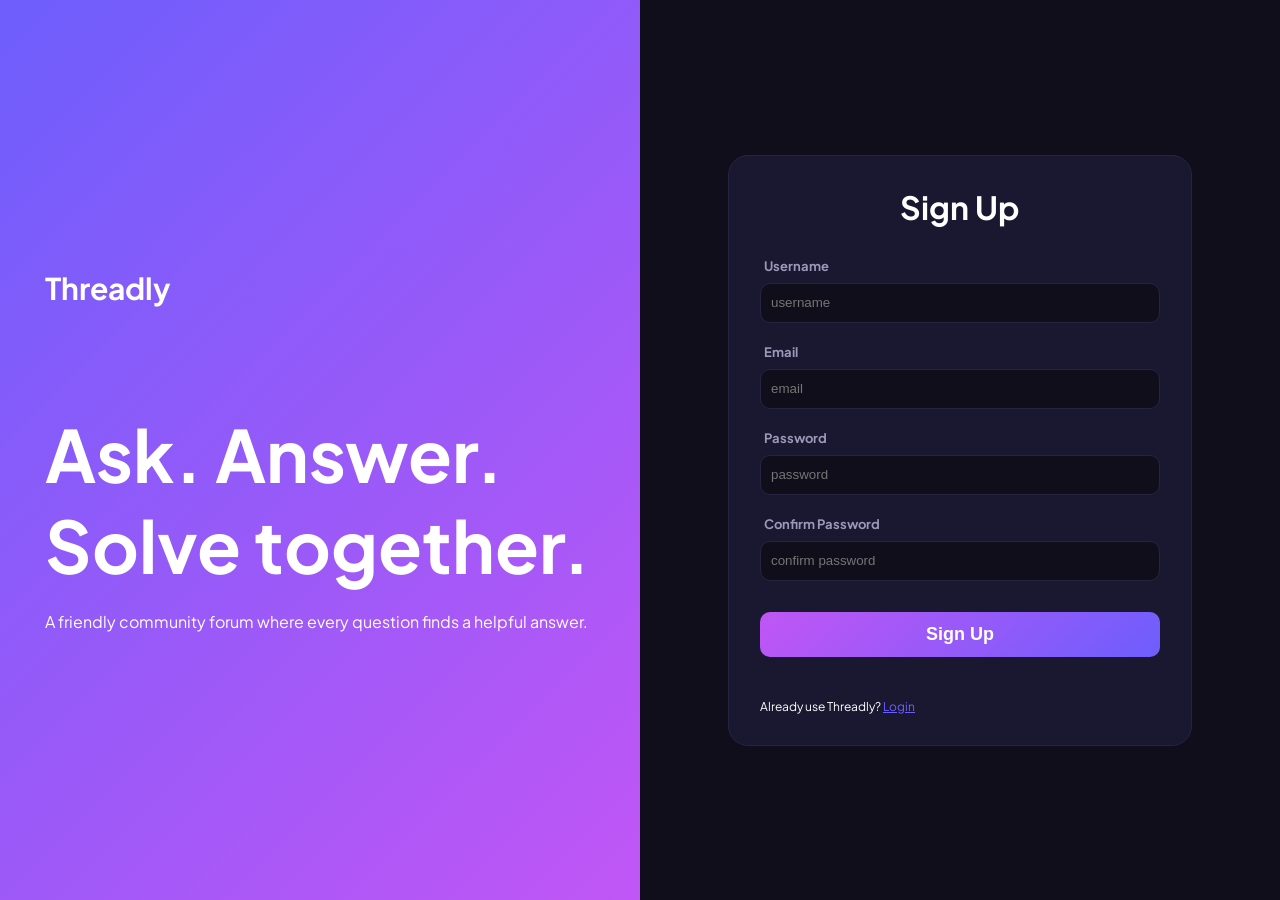
==== signup.html @ 234a8d53 "added signup.html" ====
<html>
    <head>
        <title>Threadly Sign Up</title>
        <link href="https://fonts.googleapis.com/css2?family=Plus+Jakarta+Sans:wght@400;500;600;700;800&display=swap" rel="stylesheet">
        <link rel = "stylesheet" type = "text/css" href = "/css/styles.css">
    </head>
    <body>
        <form name = "formLogin" action = "" method = "post">
            <table id = "layout">
                <tr>
                    <td class = "login-info">
                        <table>
                            <tr>
                                <td class = "name">Threadly</td>
                            </tr>
                            <tr>
                                <td class = "motto">Ask. Answer. <br>Solve together.</td>
                            </tr>
                            <tr>
                                <td id = "description">A friendly community forum where every question finds a helpful answer.</td>
                            </tr>
                        </table>
                    </td>
                
                    <td class = "login-details-background">
                        <table class = "login-details">
                            <tr>
                                <td class = "login-title">Sign Up</td>
                            </tr>
                            <tr>
                                <td class = "input-names">Username</td>
                            </tr>
                            <tr>
                                <td class = "input-cells"><input type = "text" placeholder = "username" name = "username" class = "textbox"></td>
                            </tr>
                            <tr>
                                <td class = "input-names">Email</td>
                            </tr>
                            <tr>
                                <td class = "input-cells"><input type = "text" placeholder = "email" name = "email" class = "textbox"></td>
                            </tr>
                            <tr>
                                <td class = "input-names">Password</td>
                            </tr>
                            <tr>
                                <td class = "input-cells"><input type = "text" placeholder = "password" name = "password" class = "textbox"></td>
                            </tr>
                             <tr>
                                <td class = "input-names">Confirm Password</td>
                            </tr>
                            <tr>
                                <td class = "input-cells"><input type = "text" placeholder = "confirm password" name = confirm_password" class = "textbox"></td>
                            </tr>
                            <tr>
                                <td><input type = "submit" value = "Sign Up" class = "login-button"></td>
                            </tr>
                           
                            <tr>
                                <td class = "switch-login">Already use Threadly? <a href = "index.html" class = "switch-link">Login</a></td>
                            </tr>
                        </table>
                    </td>
                </tr>
            </table>
        </form>
    </body>

</html>
---- css/styles.css ----
#layout
{
    padding: 0;
    height: 100%;
    width: 100%;
}
.login-info
{
    background : linear-gradient(135deg, #6d5efc, #c056f5);
    width: 50%;
    padding-left: 15px;
    padding-right: 15px;
}
.login-details-background
{
    background-color: #0f0e1a;
    width: 50%;
}
.login-details
{
    height: 410px;
    width: 410px;
    border-radius: 20px;
    border : 1.5px solid;
    border-color: #262541;
    color : white;
    margin: auto;
    background-color: #191830;
    padding: 30px;
}
.login-title
{
    text-align: center;
    font-size: 32px;
    font-weight: bold;
    padding-bottom: 30px;
}
.input-names
{
    height: 0px;
    font-size: 13px;
    font-weight: bold;
    color: #9b99b8 ;
    padding-left: 5px;
}
.input-cells
{
    height: 0px;
    padding-bottom: 20px;
    padding-top: 8px;
}
.textbox
{
    width: 400px;
    height: 40px;
    border-radius: 10px;
    border: 1px solid;
    border-color: #262541;
    padding: 10px;
    background-color: #0f0e1a;
    color: white;
}
.textbox:focus /*when textbox is clicked*/
{
    outline: 2px solid #6d5efc;
}
.login-button /*will also used as sign-up button*/
{
    background : linear-gradient(135deg, #c056f5, #6d5efc );
    width: 400px;
    height: 45px;
    border-radius: 10px;
    border: 0px solid;
    
    margin-bottom: 40px;
    margin-top: 10px;
    color: white;
    font-size: 18px;
    font-weight: bold;
}
.login-button:hover
{
    background : linear-gradient(135deg, #6d5efc , #c056f5);

}
.switch-login
{
    font-size: 12px;
}
.switch-link
{
    color: #6d5efc;
    text-shadow: bold;
}
.name
{
    padding-left: 30px;
    padding-bottom: 100px;
    
    font-size: 30px;
    font-weight: bold;
    color: white;
}
.motto
{
    
    color: white;
    font-weight: bold;
    font-size: 72px;
    padding-bottom: 20px;
    padding-left: 30px;
    
}
#description
{
    font-size: 16px;
    color: white;
    padding-left: 30px;
}
body
{
    margin: auto;
    padding: 0;
    height: 100%;
    width: 100%;
    font-family: Plus Jakarta Sans;
}

table 
{
    border-spacing: 0;
}
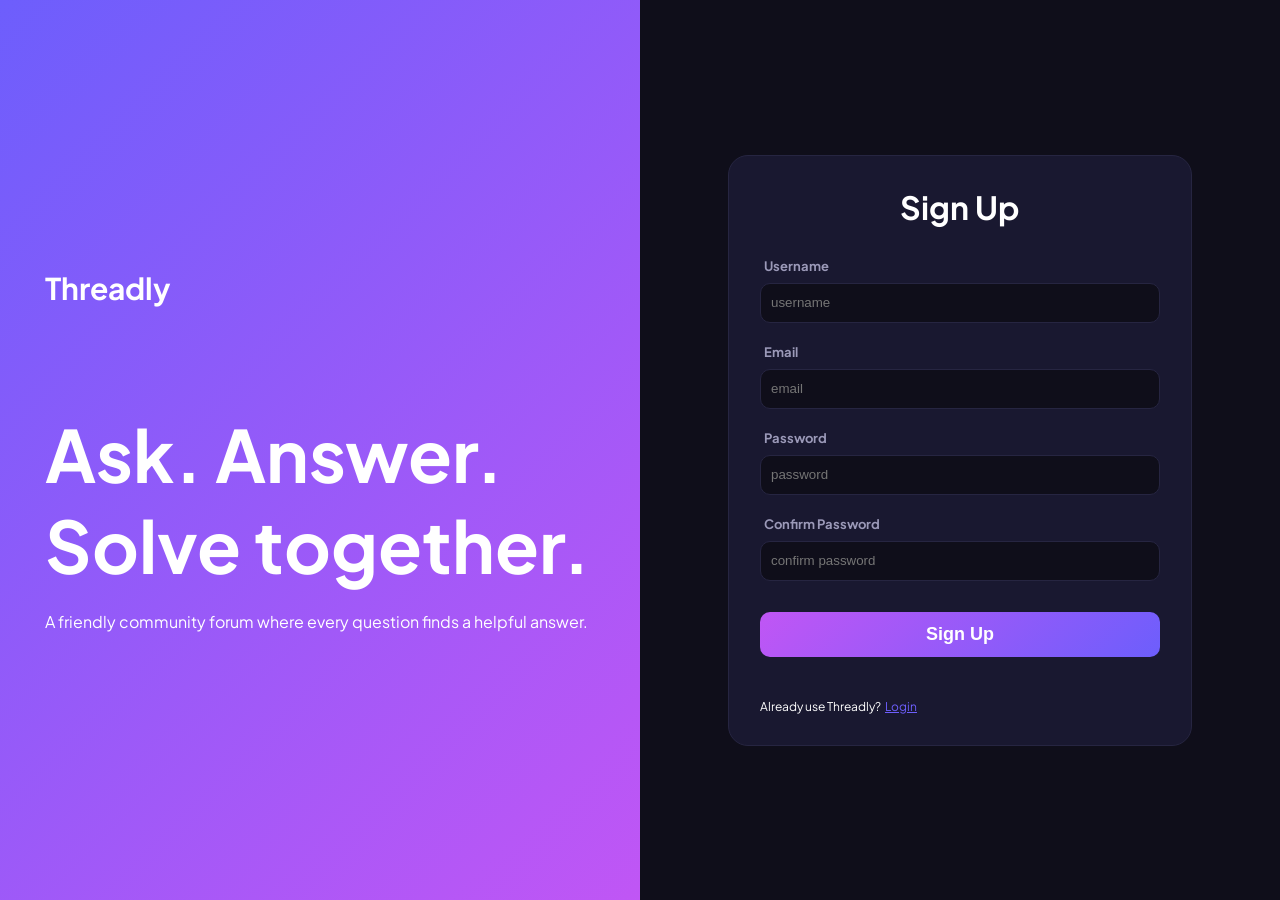
==== commit 3a9baff0: "added connection, register and checkcredetials" ====
--- a/signup.html
+++ b/signup.html
@@ -2,10 +2,10 @@
     <head>
         <title>Threadly Sign Up</title>
         <link href="https://fonts.googleapis.com/css2?family=Plus+Jakarta+Sans:wght@400;500;600;700;800&display=swap" rel="stylesheet">
-        <link rel = "stylesheet" type = "text/css" href = "/css/styles.css">
+        <link rel = "stylesheet" type = "text/css" href = "css/styles.css">
     </head>
     <body>
-        <form name = "formLogin" action = "" method = "post">
+        <form name = "formLogin" action = "register.php" method = "post">
             <table id = "layout">
                 <tr>
                     <td class = "login-info">
@@ -56,7 +56,7 @@
                             </tr>
                            
                             <tr>
-                                <td class = "switch-login">Already use Threadly? <a href = "index.html" class = "switch-link">Login</a></td>
+                                <td class = "switch-login">Already use Threadly?&nbsp;&nbsp;<a href = "index.html" class = "switch-link">Login</a></td>
                             </tr>
                         </table>
                     </td>
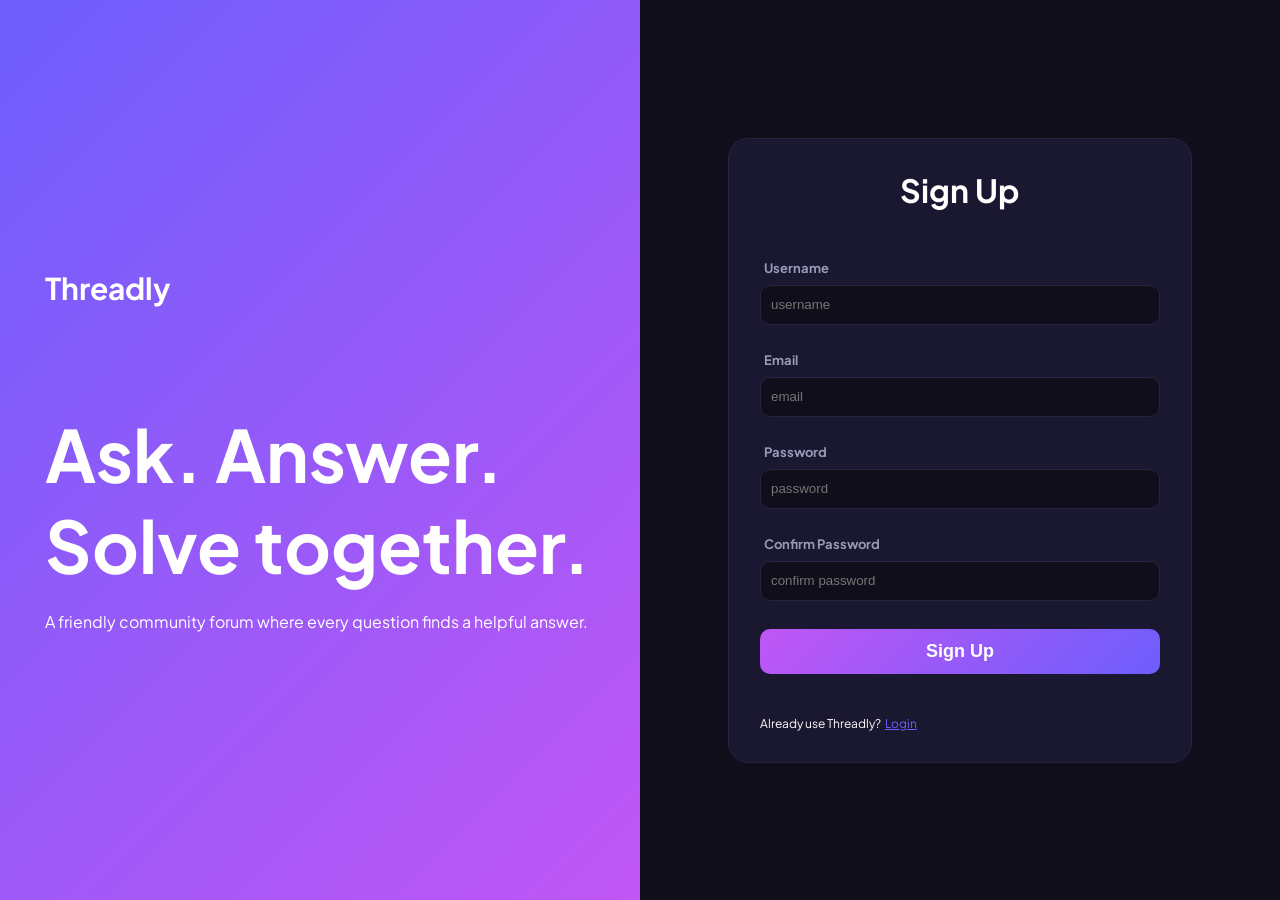
==== commit 9159302c: "added validations" ====
--- a/signup.html
+++ b/signup.html
@@ -3,9 +3,11 @@
         <title>Threadly Sign Up</title>
         <link href="https://fonts.googleapis.com/css2?family=Plus+Jakarta+Sans:wght@400;500;600;700;800&display=swap" rel="stylesheet">
         <link rel = "stylesheet" type = "text/css" href = "css/styles.css">
+        <script type = "text/javascript" src = "js/registererrors.js" defer></script>
+        <script type = "text/javascript" src = "js/validatesignup.js" defer></script>
     </head>
     <body>
-        <form name = "formLogin" action = "register.php" method = "post">
+        <form name = "formSignUp" action = "register.php" method = "post">
             <table id = "layout">
                 <tr>
                     <td class = "login-info">
@@ -34,10 +36,16 @@
                                 <td class = "input-cells"><input type = "text" placeholder = "username" name = "username" class = "textbox"></td>
                             </tr>
                             <tr>
+                                <td><p id = "errorUsername" class = "error"></p></td>
+                            </tr>
+                            <tr>
                                 <td class = "input-names">Email</td>
                             </tr>
                             <tr>
                                 <td class = "input-cells"><input type = "text" placeholder = "email" name = "email" class = "textbox"></td>
+                            </tr>
+                             <tr>
+                                <td><p id = "errorEmail" class = "error"></p></td>
                             </tr>
                             <tr>
                                 <td class = "input-names">Password</td>
@@ -46,15 +54,22 @@
                                 <td class = "input-cells"><input type = "text" placeholder = "password" name = "password" class = "textbox"></td>
                             </tr>
                              <tr>
+                                <td><p id = "errorPassword" class = "error"></p></td>
+                            </tr>
+                            <tr>
                                 <td class = "input-names">Confirm Password</td>
                             </tr>
                             <tr>
-                                <td class = "input-cells"><input type = "text" placeholder = "confirm password" name = confirm_password" class = "textbox"></td>
+                                <td class = "input-cells"><input type = "text" placeholder = "confirm password" name = "confirmPassword" class = "textbox"></td>
+                            </tr>
+                             <tr>
+                                <td><p id = "errorConfirmPassword" class = "error"></p></td>
                             </tr>
                             <tr>
                                 <td><input type = "submit" value = "Sign Up" class = "login-button"></td>
                             </tr>
-                           
+                            
+        
                             <tr>
                                 <td class = "switch-login">Already use Threadly?&nbsp;&nbsp;<a href = "index.html" class = "switch-link">Login</a></td>
                             </tr>
--- a/css/styles.css
+++ b/css/styles.css
@@ -42,11 +42,12 @@
     font-weight: bold;
     color: #9b99b8 ;
     padding-left: 5px;
+    padding-top: 20px;
 }
 .input-cells
 {
     height: 0px;
-    padding-bottom: 20px;
+    padding-bottom: 5px;
     padding-top: 8px;
 }
 .textbox
@@ -73,7 +74,7 @@
     border: 0px solid;
     
     margin-bottom: 40px;
-    margin-top: 10px;
+    margin-top: 20px;
     color: white;
     font-size: 18px;
     font-weight: bold;
@@ -129,4 +130,10 @@
 table 
 {
     border-spacing: 0;
+}
+.error
+{
+    font-size: 12px;
+    margin-left: 8px ;
+    color: red;
 }
